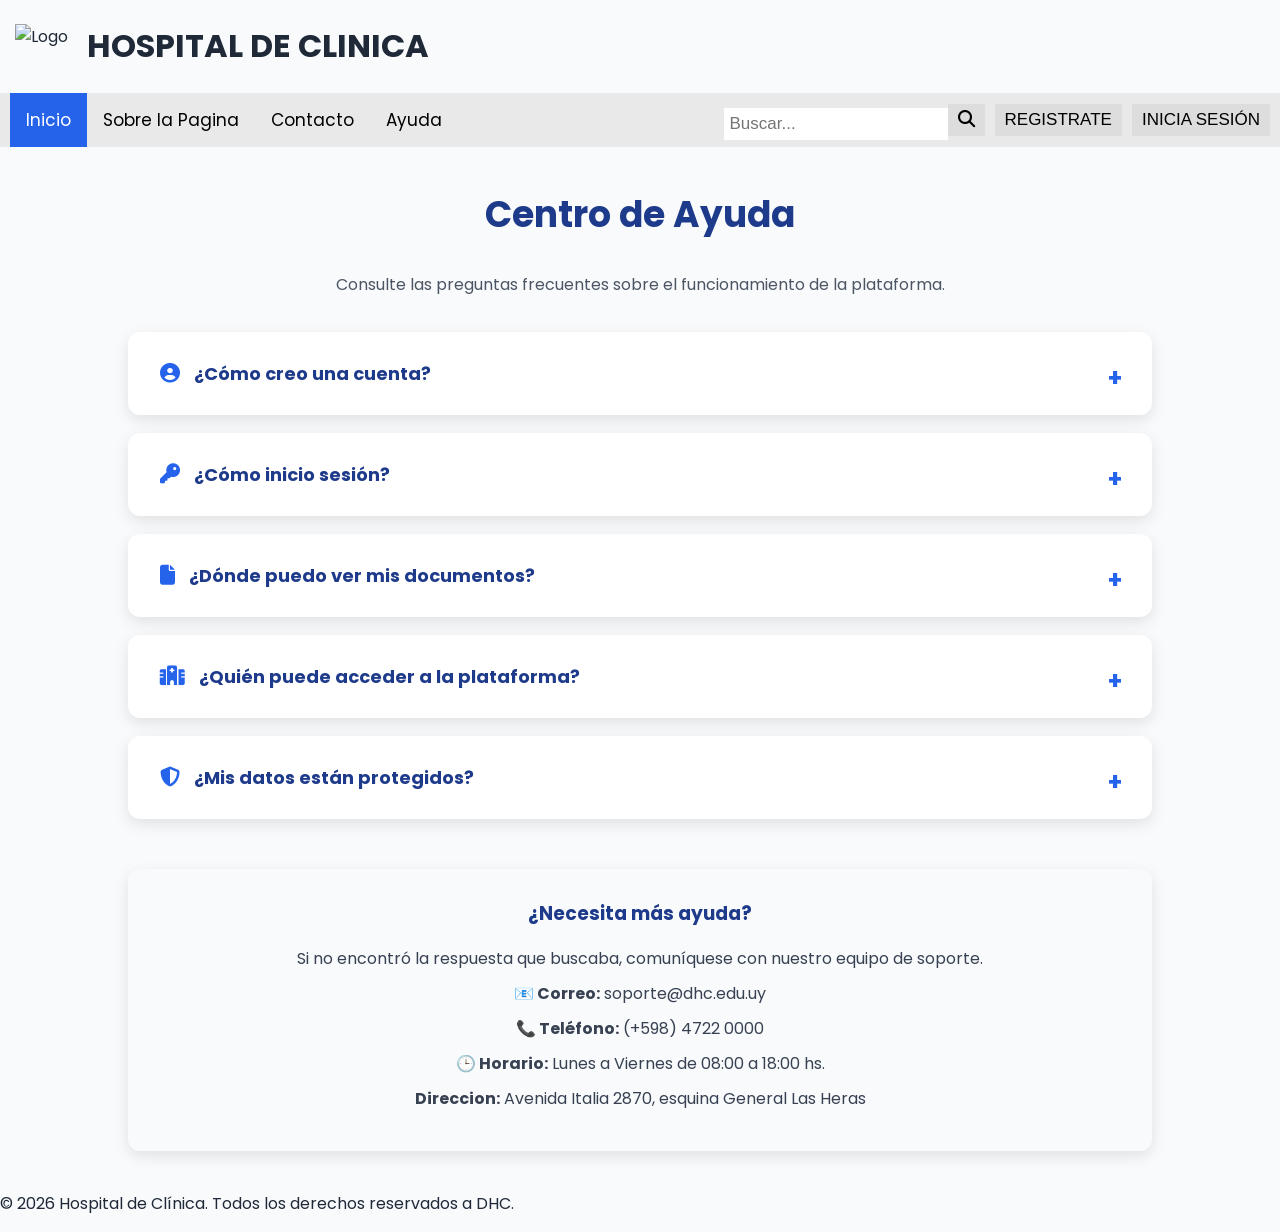
==== ayuda.html @ 4f6033a1 "html inicio" ====
<!DOCTYPE html>
<html lang="es">
<head>
    <meta charset="UTF-8">
    <meta name="viewport" content="width=device-width, initial-scale=1.0">
    <title>HOSPITAL DE CLINICA</title>
  <!-- Normalize CSS -->
<link rel="stylesheet" href="https://cdnjs.cloudflare.com/ajax/libs/normalize/8.0.1/normalize.min.css">

<!-- Google Fonts -->
<link rel="preconnect" href="https://fonts.googleapis.com">
<link rel="preconnect" href="https://fonts.gstatic.com" crossorigin>

<link href="https://fonts.googleapis.com/css2?family=Poppins:wght@300;400;500;600;700&display=swap" rel="stylesheet">

<!-- Font Awesome (iconos) -->
<link rel="stylesheet" href="https://cdnjs.cloudflare.com/ajax/libs/font-awesome/6.7.2/css/all.min.css">
<link rel="stylesheet" href="css/style.css">
</head>
<body>
    <header>
        
    <div class="encabezado">
        <img src="/prueba/img/LOGO PROYECTO DHC.png" alt="Logo" class="logo">
        <h1>HOSPITAL DE CLINICA</h1>
    </div>
       <div class="topnav">

    <div class="nav-links">
        <a class="active" href="index.html">Inicio</a>
        <a href="sobre_la_pagina.html">Sobre la Pagina</a>
        <a href="contacto.html">Contacto</a>
        <a href="ayuda.html">Ayuda</a>
    </div>

    <div class="search-container">

        <form action="/action_page.php">
            <input type="text" placeholder="Buscar..." name="search">
            <button type="submit">
                <i class="fa fa-search"></i>
            </button>
        </form>

        <button class="button button2">REGISTRATE</button>
        <button class="button button2">INICIA SESIÓN</button>

    </div>

</div>
<section class="ayuda">

    <h2>Centro de Ayuda</h2>

    <p class="introduccion">
        Consulte las preguntas frecuentes sobre el funcionamiento de la plataforma.
    </p>

    <details>
    <summary>
        <i class="fa-solid fa-circle-user"></i>
        ¿Cómo creo una cuenta?
    </summary>

    <p>
        Para crear una cuenta, seleccione la opción <strong>"Registrarse"</strong>
        en la página principal y complete los datos solicitados.
    </p>
</details>

    <details>
        <summary>
            <i class="fa-solid fa-key"></i> 
            ¿Cómo inicio sesión?
        </summary>
        <p>
            Ingrese su usuario y contraseña en la sección
            <strong>"Iniciar sesión"</strong>.
            Si olvidó su contraseña, utilice la opción
            <strong>"Recuperar contraseña"</strong>.
        </p>
    </details>

    <details>
        <summary>
            <i class="fa-solid fa-file"></i> 
            ¿Dónde puedo ver mis documentos?
        </summary>
        <p>
            Una vez iniciada la sesión, ingrese a
            <strong>"Mis documentos"</strong>.
            Allí encontrará recetas, resultados de estudios y demás
            documentación digital.
        </p>
    </details>

    <details>
        <summary>
            <i class="fa-solid fa-hospital"></i> 
             ¿Quién puede acceder a la plataforma?
            </summary>
        <p>
            La plataforma puede ser utilizada por pacientes y funcionarios
            autorizados del Hospital de Clínicas, cada uno con los permisos
            correspondientes a su perfil.
        </p>
    </details>

    <details>
        <summary>
            <i class="fa-solid fa-shield-halved"></i> 
            ¿Mis datos están protegidos?
        </summary>
        <p>
            Sí. Toda la información es tratada de forma confidencial y solo
            puede ser consultada por usuarios autorizados.
        </p>
    </details>

    <div class="contacto-ayuda">

        <h3>¿Necesita más ayuda?</h3>

        <p>
            Si no encontró la respuesta que buscaba, comuníquese con nuestro
            equipo de soporte.
        </p>

        <p><strong>📧 Correo:</strong> soporte@dhc.edu.uy</p>

        <p><strong>📞 Teléfono:</strong> (+598) 4722 0000</p>

        <p><strong>🕒 Horario:</strong> Lunes a Viernes de 08:00 a 18:00 hs.</p>

     <p><strong>    Direccion:</strong> Avenida Italia 2870, esquina General Las Heras </p>
    </div>
    
    </div>

</section>
<footer>

    <p>&copy; 2026 Hospital de Clínica. Todos los derechos reservados a DHC.</p>

</footer>

</body>

</html>
---- css/style.css ----
:root{
    --azul-principal: #2563EB;
    --azul-oscuro: #1E3A8A;
    --gris-claro: #F8FAFC;
    --gris: #E5E7EB;
    --texto: #1F2937;
    --blanco: #FFFFFF;
    
}
* {box-sizing: border-box;}
.encabezado{
    display:flex;
    align-items:center;
    gap:15px;
    padding:1px 15px;
}
body{
    margin: 0;
    font-family: "Poppins", sans-serif;
    background: var(--gris-claro);
    color: var(--texto);
}

.topnav{
    display:flex;
    justify-content:space-between;
    align-items:center;
    background-color:#e9e9e9;
    padding:0 10px;
}

.topnav a {
  float: left;
  display: block;
  color: black;
  text-align: center;
  padding: 14px 16px;
  text-decoration: none;
  font-size: 17px;
}

.topnav a:hover {
  background-color: #ddd;
  color: black;
}

.topnav a.active {
  background-color: var(--azul-principal);
  color: var(--blanco);
}

.topnav .search-container{
    display:flex;
    align-items:center;
    gap:10px;
}

.topnav input[type=text] {
  padding: 6px;
  margin-top: 8px;
  font-size: 17px;
  border: none;
}

.topnav .search-container button{
    padding:6px 10px;
    background:#ddd;
    font-size:17px;
    border:none;
    cursor:pointer;
}

.topnav .search-container button:hover {
  background: #ccc;
}

@media screen and (max-width: 600px) {
  .topnav .search-container {
    float: none;
  }
  .topnav a, .topnav input[type=text], .topnav .search-container button {
    float: none;
    display: block;
    text-align: left;
    width: 100%;
    margin: 0;
    padding: 14px;
  }
  .topnav input[type=text] {
    border: 1px solid #ccc;  
  }
}
.logo{
    width:57px;
    height:45px;
}

/* Sección principal */

.hero{
    display: flex;
    justify-content: space-between;
    align-items: center;
    padding: 60px 8%;
}

.hero-texto{
    width: 50%;
}

.hero-texto h1{
    font-size: 48px;
    color: #1E3A8A;
}

.hero-texto p{
    font-size: 18px;
    color: #1F2937;
    line-height: 1.6;
    margin: 25px 0;
}
/* Botón de información */
.boton-info{
    display: inline-block;
    margin-top: 20px;
    padding: 12px 24px;
    background-color: var(--azul-principal);
    color: var(--blanco);
    text-decoration: none;
    border-radius: 8px;
    font-size: 16px;
    font-weight: bold;
    transition: 0.3s;
}

.boton-info:hover{
    background-color: var(--azul-oscuro);
}
.hero-imagen{
    width: 55%;
    display: flex;
    justify-content: center;
}

.hero-imagen img{
    width: 100%;
    max-width: 500px;
    height: auto;

    border-radius: 25px;

    box-shadow: 0 10px 25px rgba(0,0,0,.15);
}
.nav-links{
    display:flex;
    align-items:center;
}

.search-container form{
    display:flex;
    align-items:center;
}
details{
    margin-bottom:15px;
    border:1px solid #ccc;
    border-radius:8px;
    padding:10px;
}
/* Ayuda */
.ayuda{
    width: 80%;
    margin: 40px auto;
}

.ayuda h2{
    text-align: center;
    color: #1E3A8A;
    font-size: 36px;
}

.ayuda p.introduccion{
    text-align: center;
    color: #4B5563;
    margin-bottom: 35px;
}

.ayuda details{
    background: white;
    border: none;
    border-radius: 12px;
    margin-bottom: 18px;
    box-shadow: 0 5px 15px rgba(0,0,0,.10);
    overflow: hidden;
}

.ayuda details:hover{
    box-shadow: 0 8px 20px rgba(0,0,0,.18);
}

.ayuda summary{
    list-style: none;
    cursor: pointer;
    padding: 18px 22px;
    font-size: 18px;
    font-weight: bold;
    color: #1E3A8A;
    position: relative;
}

.ayuda summary::-webkit-details-marker{
    display: none;
}

.ayuda summary::after{
    content: "+";
    position: absolute;
    right: 20px;
    font-size: 24px;
    color: #2563EB;
}

.ayuda details[open] summary::after{
    content: "−";
}

.ayuda details p{
    margin: 0;
    padding: 0 22px 20px;
    color: #374151;
    line-height: 1.6;
}
.contacto-ayuda{
    margin-top:50px;
    background:#F8FAFC;
    border-radius:12px;
    padding:30px;
    text-align:center;
    box-shadow:0 5px 15px rgba(0,0,0,.10);
}

.contacto-ayuda h3{
    color:#1E3A8A;
    margin-top:0;
}

.contacto-ayuda p{
    margin:10px 0;
    color:#374151;
}
.ayuda summary i{
    margin-right:10px;
    color: var(--azul-principal);
    font-size:20px;
}


/* Contacto */

.pagina-formulario{
    font-family: Arial, Helvetica, sans-serif;
}

.contenedor-formulario{
    width: 100%;
    min-height: 100vh;

    display: flex;
    justify-content: center;
    align-items: center;

    padding: 20px;

    background: linear-gradient(135deg, #fbfbfc, #ffffff);
}

.formulario-contacto{
    background: white;
    width: 450px;
    padding: 35px;
    border-radius: 12px;
    box-shadow: 0 10px 25px rgba(0,0,0,0.2);
}

.formulario-contacto h2{
    text-align: center;
    color: var(--azul-oscuro);
    margin-bottom: 25px;
}

.formulario-contacto label{
    display: block;
    margin-top: 15px;
    margin-bottom: 8px;
    color: var(--azul-oscuro);
    font-weight: bold;
}

.formulario-contacto input,
.formulario-contacto textarea{
    width: 100%;
    padding: 12px;
    border: 2px solid #b7d6ff;
    border-radius: 8px;
    outline: none;
    font-size: 15px;
    transition: .3s;
}

.formulario-contacto input:focus,
.formulario-contacto textarea:focus{
     color: var(--azul-oscuro);
}

.formulario-contacto textarea{
    resize: none;
}

.formulario-contacto button{
    width: 100%;
    margin-top: 25px;
    padding: 13px;
    border: none;
    border-radius: 8px;
    background: #0d6efd;
    color: white;
    font-size: 16px;
    font-weight: bold;
    cursor: pointer;
    transition: .3s;
}

.formulario-contacto button:hover{
    background: #0a58ca;
}
/*sobre la pagina (moreira)*/
.sobre_la_pagina{
    width: 70%;
    margin: 30px auto;
}

.sobre_la_pagina details{
    background: white;
    border: 1px solid #ddd;
    border-radius: 8px;
    margin-bottom: 12px;
}

.sobre_la_pagina summary{
    list-style: none;
    cursor: pointer;
    padding: 15px;
    font-size: 22px;
    font-weight: bold;
    color: #1E3A8A;
    text-align: center;
    position: relative;
}
.sobre_la_pagina summary::-webkit-details-marker{
    display: none;
}

.sobre_la_pagina summary::before{
    content: "+";
    position: absolute;
    left: 15px;
    top: 50%;
    transform: translateY(-50%);
    font-size: 22px;
    color: #2563EB;
}

.sobre_la_pagina details[open] summary::before{
    content: "−";
}

.sobre_la_pagina details p{
    padding: 0 16px 12px;
    margin: 0;
    font-size: 17px;
    line-height: 1.0; /*posible problema*/
}
.sobre_la_pagina summary h3{
    margin: 0px;
    font-size: 22px;
}



/*inicio de sesion*/
.login{
    width: 400px;
    margin: auto;
    padding: 35px;
    background-color: var(--blanco);
    border-radius: 15px;
    box-shadow: 0 8px 20px rgba(0,0,0,.12);
}

.login h2{
    text-align: center;
    color: var(--azul-oscuro);
    margin-bottom: 10px;
}

.texto-login{
    text-align: center;
    margin-bottom: 25px;
    color: var(--texto);
}

.login label{
    display: block;
    margin-bottom: 8px;
    font-weight: 500;
}

.login input{
    width: 100%;
    padding: 10px;
    border: 1px solid #ccc;
    border-radius: 8px;
    margin-bottom: 20px;
}

.login button{
    width: 100%;
    padding: 12px;
    background-color: var(--azul-principal);
    color: white;
    border: none;
    border-radius: 8px;
    cursor: pointer;
    font-size: 16px;
}

.login button:hover{
    background-color: var(--azul-oscuro);
}

.login p{
    text-align: center;
    margin-top: 15px;
}
/*REGISTRO */

.registro{
    max-width: 900px;
    margin: auto;
    padding: 35px;
    background-color: white;
    border-radius: 15px;
    box-shadow: 0 8px 20px rgba(0,0,0,.12);
}

.registro h2{
    text-align: center;
    color: var(--azul-oscuro);
    margin-bottom: 10px;
}

.form-registro{
    display: flex;
    flex-direction: column;
    gap: 20px;
}

.fila{
    display: flex;
    gap: 25px;
}

.campo{
    flex: 1;
    display: flex;
    flex-direction: column;
}

.campo label{
    margin-bottom: 8px;
    font-weight: 500;
}

.campo input{
    padding: 12px;
    border: 1px solid #CBD5E1;
    border-radius: 8px;
    font-size: 16px;
}

.form-registro button{
    margin-top: 20px;
}
.icono-login{
    font-size: 60px;
    color: var(--azul-principal);
    display: block;
    text-align: center;
    margin-bottom: 20px;
}


/* PANEL_PRINCIPAL */
.titulo-panel{
    color: var(--azul-oscuro);
    margin-bottom: 10px;
}

.subtitulo-panel{
    color: #6B7280;
    margin-bottom: 30px;
}

.perfil-contenedor{
    display:flex;
    min-height:100vh;
}

.menu-lateral{
    width:250px;
    background:#1E3A8A;
    padding:25px;
    display:flex;
    flex-direction:column;
}

.menu-lateral h3{
    color:white;
    margin-bottom:20px;
}

.menu-lateral > a {
    color: white;
    text-decoration: none;
    padding: 12px;
    border-radius: 8px;
    margin-bottom: 8px;
    transition: .3s;
}

.menu-lateral a:hover{
    background:#2563EB;
}

.contenido{
    flex:1;
    padding:15px 40px;
}


.tarjeta h3{ 
    color:#1E3A8A;
    
}
.panel-opciones{
    display:flex;
    flex-wrap:wrap;
    gap:25px;
}

.opcion{
    width:280px;
    background:white;
    border-radius:12px;
    padding:25px;
    box-shadow:0 4px 12px rgba(0,0,0,.12);
    transition:.3s;
}
.opcion:hover{
    transform:translateY(-5px);
}

.opcion i{
    font-size:40px;
    color:var(--azul-principal);
    margin-bottom:15px;
}

.opcion h3{
    color:var(--azul-oscuro);
}

.opcion p{
    color:#4B5563;
}

.resumen {
    display: grid;
    grid-template-columns: repeat(4, 1fr);
    gap: 25px;
    margin-top: 35px;
}

.resumen-card{
    flex:1;
    background:var(--blanco);
    padding:25px;
    border-radius:12px;
    box-shadow:0 4px 12px rgba(0,0,0,.12);
    display:flex;
    align-items:center;
    gap:20px;
}

.resumen-card i{
    font-size:40px;
    color:var(--azul-principal);
}

.resumen-card h3{
    margin:0;
    font-size:28px;
    color:var(--azul-oscuro);
}

.resumen-card p{
    margin:5px 0 0;
    color:#4B5563;
}
.panel-fila {
    display: grid;
    grid-template-columns: 1fr 1fr;
    gap: 25px;
    margin-top: 25px;
}

.panel-fila-inferior {
    display: grid;
    grid-template-columns: 1fr 1.5fr;
    gap: 25px;
    margin-top: 25px;
}

.panel-contenedor {
    background: var(--blanco);
    border-radius: 12px;
    padding: 25px;
    box-shadow: 0 4px 12px rgba(0,0,0,.12);
}

.panel-titulo {
    display: flex;
    align-items: center;
    gap: 10px;
    margin-bottom: 20px;
}

.panel-titulo i {
    color: var(--azul-principal);
    font-size: 18px;
}

.panel-titulo h2 {
    margin: 0;
    color: var(--azul-oscuro);
    font-size: 18px;
}


/* =========================
   TABLAS DEL PANEL
========================= */

.tabla-scroll {
    width: 100%;
    overflow-x: auto;
}

.tabla-panel {
    width: 100%;
    margin-top: 0;
    border-collapse: collapse;
}

.tabla-panel th,
.tabla-panel td {
    padding: 12px;
    text-align: left;
}

.tabla-panel th {
    background: #EFF6FF;
    color: var(--azul-oscuro);
}

.tabla-panel td {
    border-bottom: 1px solid var(--gris);
    color: #4B5563;
}


/* =========================
   ESTADOS
========================= */

.estado {
    display: inline-block;
    padding: 5px 9px;
    border-radius: 20px;
    font-size: 11px;
    font-weight: 600;
}

.estado-finalizada,
.estado-disponible {
    background: #E6F7EE;
    color: #16834B;
}

.estado-pendiente,
.estado-en-uso {
    background: #FFF4D6;
    color: #A36B00;
}

.estado-programada {
    background: #EFF6FF;
    color: var(--azul-principal);
}


/* =========================
   EMERGENCIAS
========================= */

.emergencias {
    display: flex;
    gap: 20px;
}

.dato-emergencia {
    flex: 1;
    padding: 20px;
    background: #FFF6F5;
    border-radius: 10px;
    border: 1px solid #F5DDDD;
}

.dato-emergencia strong {
    display: block;
    color: #C0392B;
    font-size: 28px;
}

.dato-emergencia span {
    color: #6B7280;
    font-size: 13px;
}


/* =========================
   TURNOS
========================= */

.turnos {
    display: flex;
    flex-direction: column;
}

.turno {
    display: grid;
    grid-template-columns: 70px 1fr 120px;
    align-items: center;
    padding: 12px 5px;
    border-bottom: 1px solid var(--gris);
}

.turno:last-child {
    border-bottom: none;
}

.turno strong {
    color: var(--azul-principal);
}

.turno span {
    color: #4B5563;
}

.turno small {
    color: #6B7280;
}


/* =========================
   RESPONSIVE
========================= */

@media (max-width: 1000px) {

    .resumen {
        grid-template-columns: repeat(2, 1fr);
    }

    .panel-fila,
    .panel-fila-inferior {
        grid-template-columns: 1fr;
    }
}

@media (max-width: 600px) {

    .resumen {
        grid-template-columns: 1fr;
    }

    .panel-fila,
    .panel-fila-inferior {
        grid-template-columns: 1fr;
    }

    .panel-contenedor {
        padding: 18px;
    }

    .emergencias {
        flex-direction: column;
    }

    .turno {
        grid-template-columns: 60px 1fr;
    }

    .turno small {
        grid-column: 2;
    }
}

@media (max-width: 1000px) {
    .resumen {
        grid-template-columns: repeat(2, 1fr);
    }
}

@media (max-width: 600px) {
    .resumen {
        grid-template-columns: 1fr;
    }
}

/* TRANSPORTE */
.transporte{
    max-width: 1000px;
    margin: auto;
}

.transporte h2{
    text-align: center;
    color: var(--azul-oscuro);
    margin-bottom: 10px;
}

.texto-transporte{
    text-align: center;
    color: var(--texto);
    margin-bottom: 30px;
}

.tarjeta{
    background: var(--blanco);
    padding: 30px;
    border-radius: 15px;
    box-shadow: 0 8px 20px rgba(0,0,0,.12);
}

.form-transporte{
    display: flex;
    flex-direction: column;
    gap: 20px;
}

.fila{
    display: flex;
    gap: 25px;
}

.campo{
    flex: 1;
    display: flex;
    flex-direction: column;
}

.campo label{
    margin-bottom: 8px;
    font-weight: 500;
}

.campo input,
.campo select,
.campo textarea{
    padding: 12px;
    border: 1px solid #CBD5E1;
    border-radius: 8px;
    font-size: 16px;
    font-family: inherit;
}

.campo textarea{
    resize: vertical;
    min-height: 100px;
}

.form-transporte button{
    width: 220px;
    padding: 12px;
    background: var(--azul-principal);
    color: var(--blanco);
    border: none;
    border-radius: 8px;
    font-size: 16px;
    cursor: pointer;
    transition: .3s;
}

.form-transporte button:hover{
    background: var(--azul-oscuro);
}

/* Tabla */

table{
    width:100%;
    border-collapse:collapse;
    margin-top:30px;
}

th,
td{
    padding:12px;
    border-bottom:1px solid #ddd;
    text-align:left;
}

th{
    background:#EFF6FF;
    color:var(--azul-oscuro);
}
/* SUBMENÚ PARA AMBULANCIAS */

.menu-desplegable {
    margin-bottom: 8px;
}


/* Botón principal: Ambulancias */

.menu-desplegable summary {
    color: white;
    padding: 12px;
    border-radius: 8px;
    cursor: pointer;

    display: flex;
    align-items: center;
    gap: 10px;

    list-style: none;
}


/* Quita la flecha que pone el navegador */

.menu-desplegable summary::-webkit-details-marker {
    display: none;
}


/* Efecto al pasar el mouse */

.menu-desplegable summary:hover {
    background:#2563EB;
}


/* Submenú */

.submenu {
    display: flex;
    flex-direction: column;
    margin-left: 20px;
    margin-top: 5px;
}


/* Enlaces del submenú */

.submenu a {
    color: white;
    text-decoration: none;
    padding: 10px;
    border-radius: 8px;

    display: flex;
    align-items: center;
    gap: 10px;

    font-size: 14px;
}


/* Efecto al pasar el mouse */

.submenu a:hover {
    
    background-color: #172f70;
}


/* Tamaño de los iconos del submenú */

.submenu i {
    font-size: 13px;
}
/* Quita el borde del menú desplegable */
.menu-desplegable {
    border: none;
}
.menu-desplegable {
    margin: 0 0 8px 0;
    padding: 0;
    border: none;
}

.menu-desplegable summary {
    margin: 0;
    padding: 12px;
}
/* ACCIONES DE TABLAS */

.acciones .eliminar {
    background: rgb(248, 248, 248);
    border: none;
    cursor: pointer;
    font-size: 30px;
}

.acciones .editar {
    background: rgb(250, 250, 250);
    border: none;
    cursor: pointer;
    font-size: 30px;
}

.acciones .editar:hover {
    background: rgb(100, 100, 252);
    border-radius: 5px;
}

.acciones .eliminar:hover {
    background: rgb(247, 101, 91);
    border-radius: 5px;
}


/* TABLA GRANDE */
table.big-table {
    width: 100%;
    max-width: 1000px;
    border-collapse: collapse;
    font-size: 18px;
    background: var(--blanco);
}

table.big-table th,
table.big-table td {
    border: 1px solid var(--gris);
    padding: 20px;
    text-align: center;
}

table.big-table thead tr {
    background: var(--azul-oscuro);
    color: var(--blanco);
}

table.big-table tbody tr:hover {
    background: #EFF6FF;
}

/* =========================
   AGREGAR AMBULANCIA
========================= */

.titulo-ambulancias {
    display: flex;
    justify-content: space-between;
    align-items: center;
    margin-bottom: 25px;
}

.titulo-ambulancias h1 {
    margin: 0;
    color: var(--azul-oscuro);
}


/* Botón + */

.agregar-unidad {
    position: relative;
}

.agregar-unidad summary {
    list-style: none;
    width: 45px;
    height: 45px;

    display: flex;
    align-items: center;
    justify-content: center;

    background: var(--azul-principal);
    color: var(--blanco);

    border-radius: 8px;

    font-size: 30px;
    font-weight: 500;

    cursor: pointer;
}

.agregar-unidad summary::-webkit-details-marker {
    display: none;
}

.agregar-unidad summary:hover {
    background: var(--azul-oscuro);
}


/* Formulario desplegable */

.formulario-unidad {
    position: absolute;
    right: 0;
    top: 55px;

    width: 400px;

    background: var(--blanco);

    padding: 25px;

    border-radius: 12px;

    box-shadow: 0 8px 20px rgba(0,0,0,.15);

    z-index: 20;
}

.formulario-unidad h3 {
    margin-top: 0;
    margin-bottom: 20px;
    color: var(--azul-oscuro);
}


/* Campos */

.formulario-unidad form {
    display: flex;
    flex-direction: column;
    gap: 15px;
}

.formulario-unidad label {
    display: block;
    margin-bottom: 6px;

    color: var(--azul-oscuro);
    font-weight: 500;
}

.formulario-unidad input,
.formulario-unidad select {
    width: 100%;

    padding: 10px;

    border: 1px solid #CBD5E1;
    border-radius: 7px;

    font-family: inherit;
    font-size: 14px;
}


/* Botones */

.botones-unidad {
    display: flex;
    justify-content: flex-end;
    gap: 10px;

    margin-top: 5px;
}

.botones-unidad button {
    padding: 10px 15px;

    border: none;
    border-radius: 7px;

    cursor: pointer;
}

.boton-cancelar {
    background: var(--gris);
    color: var(--texto);
}

.boton-agregar {
    background: var(--azul-principal);
    color: var(--blanco);
}

.boton-agregar:hover {
    background: var(--azul-oscuro);
}
/* BOTÓN AGREGAR AMBULANCIA */

.agregar-ambulancia {
    background-color: #1E3A8A;
    color: white;
    border: none;
    padding: 10px 20px;
    font-size: 16px;
    cursor: pointer;
    border-radius: 5px;
    transition: background-color 0.3s ease;
}

.agregar-ambulancia:hover {
    background-color: #2563EB;
}


/* ESTADOS DE AMBULANCIA */

.estado-servicio {
    background-color: #F9EEC1;
    padding: 5px 10px;
    border-radius: 10px;
    color: #9A6A00;
}

.estado-fuera-servicio {
    background-color: #F8D7D7;
    padding: 5px 10px;
    border-radius: 10px;
    color: #A52A2A;
     display: inline-block;
    white-space: nowrap;
}

.estado-disponible {
    background-color: #D0F0E3;
    padding: 5px 10px;
    border-radius: 10px;
    color: #176B4D;
}

/* =========================
   CONSULTAS MÉDICAS
   ========================= */

.consultas {
    max-width: 1000px;
    margin: 0 auto;
}

.consultas-titulo {
    display: flex;
    justify-content: space-between;
    align-items: center;
    margin-bottom: 10px;
}

.consultas-titulo h1 {
    color: var(--azul-oscuro);
}

.consultas-descripcion {
    color: #6B7280;
    margin-bottom: 20px;
}

.form-consulta {
    background: var(--blanco);
    padding: 25px;
    border-radius: 12px;
    box-shadow: 0 4px 12px rgba(0,0,0,.10);
}

.fila-consulta {
    display: flex;
    gap: 20px;
    margin-bottom: 18px;
}

.campo-consulta {
    flex: 1;
    display: flex;
    flex-direction: column;
}

.campo-consulta label {
    margin-bottom: 7px;
    font-weight: 500;
    color: var(--azul-oscuro);
}

.campo-consulta input,
.campo-consulta select,
.campo-consulta textarea {
    padding: 11px;
    border: 1px solid #CBD5E1;
    border-radius: 8px;
    font-family: inherit;
    font-size: 15px;
}

.campo-consulta textarea {
    min-height: 80px;
    resize: vertical;
}

.busqueda-paciente {
    position: relative;
}

.busqueda-paciente input {
    width: 100%;
    box-sizing: border-box;
    padding-right: 40px;
}

.busqueda-paciente i {
    position: absolute;
    right: 12px;
    top: 50%;
    transform: translateY(-50%);
    color: var(--azul-principal);
}

.botones-consulta {
    display: flex;
    justify-content: flex-end;
    gap: 10px;
    margin-top: 10px;
}

.botones-consulta button {
    padding: 10px 18px;
    border: none;
    border-radius: 8px;
    cursor: pointer;
}

.boton-limpiar {
    background: var(--gris);
    color: var(--texto);
}

.boton-guardar {
    background: var(--azul-principal);
    color: var(--blanco);
}

.boton-guardar:hover {
    background: var(--azul-oscuro);
}
/* ENCUESTAS */

.pregunta {
    margin-bottom: 25px;
}

.pregunta > label {
    display: block;
    margin-bottom: 12px;
    font-weight: 600;
    color: var(--azul-oscuro);
}

.opciones-encuesta {
    display: flex;
    flex-wrap: wrap;
    margin-top: 10px;
    gap: 10px;
}

.opciones-encuesta label {
    padding: 10px 15px;
    border: 1px solid var(--gris);
    border-radius: 8px;
    background: var(--blanco);
    cursor: pointer;
    display: flex;
    align-items: center;
    gap: 8px;
    font-weight: 400;
    transition: 0.3s;
}

.opciones-encuesta label:hover {
    background: #EFF6FF;
     border-color: #B7D6FF;
}

.opciones-encuesta input[type="radio"] {
    margin-right: 12px;
    accent-color: var(--azul-principal);
}

.boton-encuesta {
    display: inline-flex;
    align-items: center;
    gap: 10px;
    padding: 12px 24px;
    border: none;
    border-radius: 8px;
    background: var(--azul-principal);
    color: var(--blanco);
    font-size: 16px;
    font-weight: bold;
    cursor: pointer;
}

.boton-encuesta:hover {
    background: var(--azul-oscuro);
}

.resultados-encuesta {
    display: grid;
    grid-template-columns: repeat(auto-fit, minmax(150px, 1fr));
    gap: 20px;
    margin-top: 10px;
}

.resultado {
    background: var(--blanco);
    padding: 25px 20px;
    border-radius: 12px;
    border: 1px solid var(--gris);
    box-shadow: 0 4px 12px rgba(0,0,0,.03);
    text-align: center;
}

.resultado i {
    font-size: 38px;
    color: var(--azul-principal);
    margin-bottom: 12px;
}

.resultado h4 {
    margin: 5px 0;
    color: var(--azul-oscuro);
    font-size: 16px;
}

.resultado p {
    font-size: 28px;
    font-weight: 700;
    margin: 0;
    color: var(--texto);
}
.campo input {
    padding: 12px;
    border: 1px solid #CBD5E1;
    border-radius: 8px;
    font-size: 16px;
    font-family: inherit;
}

.campo input:focus {
    outline: none;
    border-color: var(--azul-principal);
}
/* =========================
   PACIENTES
========================= */

.fila-pacientes {
    display: flex;
    gap: 25px;
}

.campo-pacientes {
    flex: 1;
    display: flex;
    flex-direction: column;
}

.campo-pacientes label {
    margin-bottom: 8px;
    font-weight: 500;
}

.campo-pacientes input {
    padding: 12px;
    border: 1px solid #CBD5E1;
    border-radius: 8px;
    font-size: 16px;
    font-family: inherit;
}

.acciones-pacientes {
    white-space: nowrap;
}

.acciones-pacientes button {
    border: none;
    cursor: pointer;
    padding: 8px 10px;
    border-radius: 6px;
    margin: 2px;
}

.acciones-pacientes .editar {
    background-color: #EFF6FF;
    color: var(--azul-principal);
}

.acciones-pacientes .editar:hover {
    background-color: var(--azul-principal);
    color: var(--blanco);
}

.acciones-pacientes .eliminar {
    background-color: #FEE2E2;
    color: #B91C1C;
}

.acciones-pacientes .eliminar:hover {
    background-color: #DC2626;
    color: var(--blanco);
}
/* FORMULARIO DE MODIFICACIÓN */

.form-modificar {
    margin-top: 20px;
}

.campos-modificar {
    display: grid;
    grid-template-columns: 1fr 1fr;
    gap: 20px;
    margin-bottom: 20px;
}

.campos-modificar div {
    display: flex;
    flex-direction: column;
}

.campos-modificar label {
    margin-bottom: 8px;
    font-weight: 500;
    color: var(--texto);
}

.campos-modificar input {
    padding: 12px;
    border: 1px solid var(--gris);
    border-radius: 8px;
    font-family: 'Poppins', sans-serif;
    font-size: 14px;
    background-color: var(--blanco);
}

.campos-modificar input:focus {
    outline: none;
    border-color: var(--azul-principal);
}

.boton-guardar-modificacion {
    background-color: var(--azul-principal);
    color: var(--blanco);
    border: none;
    padding: 12px 20px;
    border-radius: 8px;
    font-family: 'Poppins', sans-serif;
    font-size: 14px;
    cursor: pointer;
}

.boton-guardar-modificacion:hover {
    background-color: var(--azul-oscuro);
}
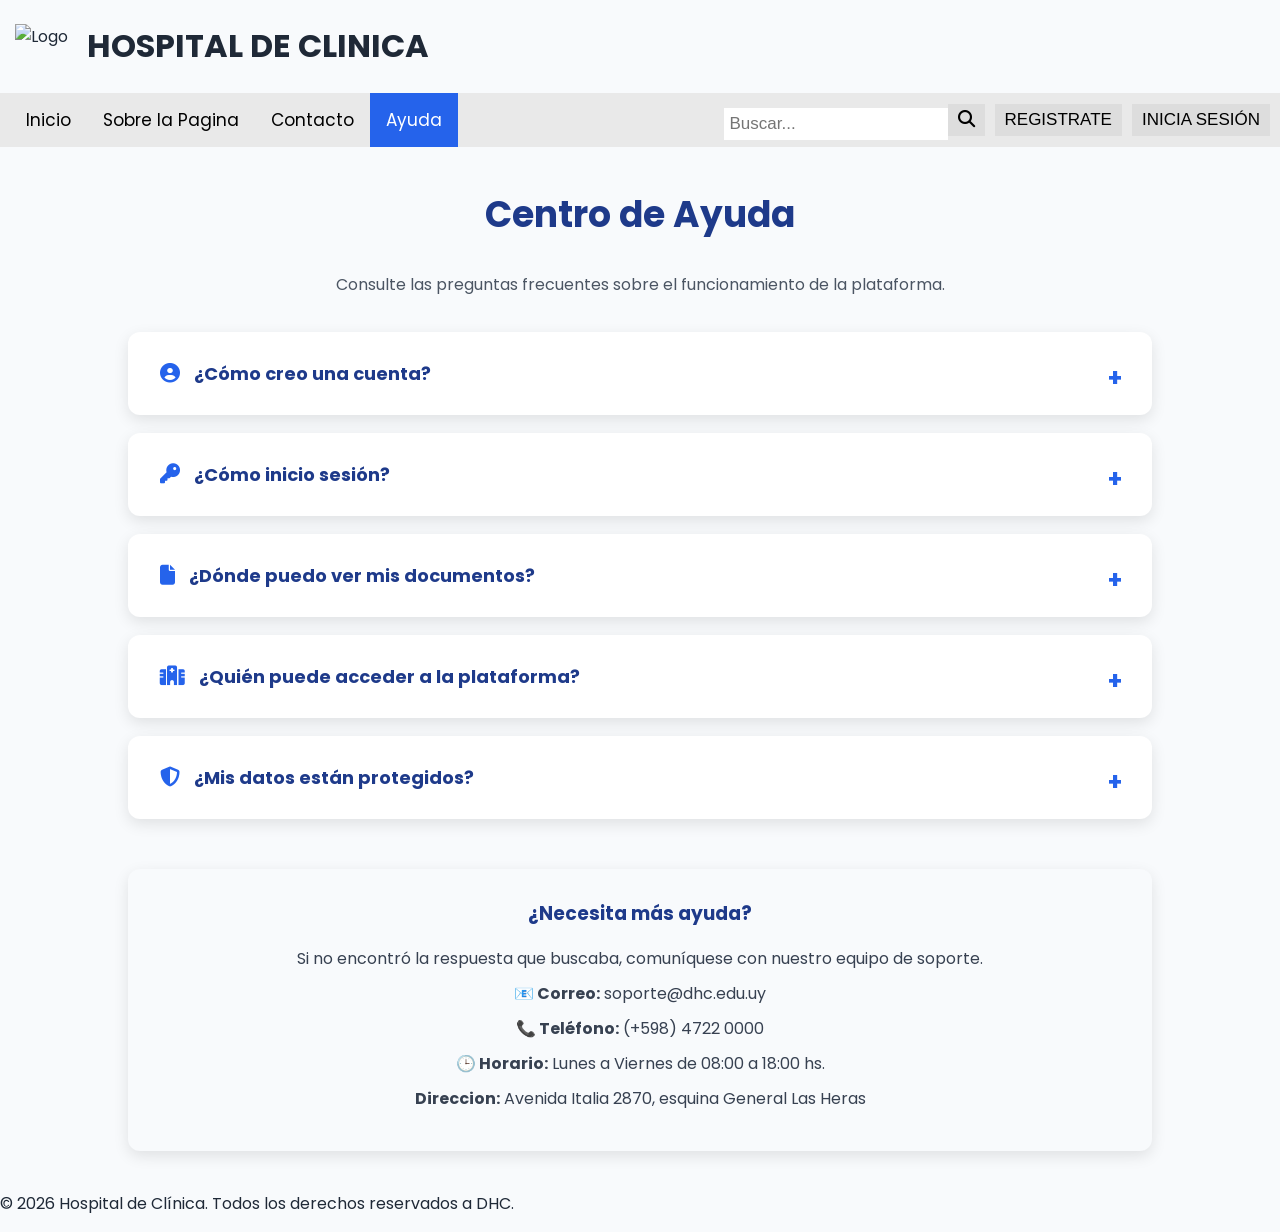
==== commit dd1436fb: "documentacion,ambulancias" ====
--- a/ayuda.html
+++ b/ayuda.html
@@ -27,10 +27,10 @@
        <div class="topnav">
 
     <div class="nav-links">
-        <a class="active" href="index.html">Inicio</a>
+        <a href="index.html">Inicio</a>
         <a href="sobre_la_pagina.html">Sobre la Pagina</a>
         <a href="contacto.html">Contacto</a>
-        <a href="ayuda.html">Ayuda</a>
+        <a class="active" href="ayuda.html">Ayuda</a>
     </div>
 
     <div class="search-container">
--- a/css/style.css
+++ b/css/style.css
@@ -1589,3 +1589,408 @@
     background-color: var(--azul-oscuro);
 }
 
+/* =========================================
+   TRASLADOS SEPARADOS
+========================================= */
+
+.lista-traslados {
+    display: flex;
+    flex-direction: column;
+    gap: 25px;
+}
+
+
+/* TARJETA DE CADA TRASLADO */
+
+.tarjeta-traslado {
+    background-color: var(--blanco);
+    border: 1px solid var(--gris);
+    border-radius: 12px;
+    padding: 25px;
+    box-shadow: 0 3px 10px rgba(0, 0, 0, 0.06);
+}
+
+
+/* ENCABEZADO DEL TRASLADO */
+
+.encabezado-traslado {
+    display: flex;
+    justify-content: space-between;
+    align-items: center;
+
+    padding-bottom: 18px;
+    margin-bottom: 20px;
+
+    border-bottom: 2px solid var(--gris);
+}
+
+
+.encabezado-traslado strong {
+    font-size: 20px;
+    color: var(--azul-oscuro);
+}
+
+
+.tipo-traslado {
+    margin-left: 12px;
+
+    padding: 5px 10px;
+
+    border-radius: 6px;
+
+    background-color: #EFF6FF;
+    color: var(--azul-principal);
+
+    font-size: 13px;
+}
+
+
+/* INFORMACIÓN DEL TRASLADO */
+
+.informacion-traslado {
+    display: grid;
+    grid-template-columns: repeat(2, 1fr);
+
+    gap: 18px 30px;
+}
+
+
+.dato-traslado {
+    display: flex;
+    align-items: flex-start;
+
+    gap: 12px;
+}
+
+
+.dato-traslado > i {
+    color: var(--azul-principal);
+
+    font-size: 18px;
+
+    margin-top: 3px;
+}
+
+
+.dato-traslado strong {
+    display: block;
+
+    color: var(--texto);
+
+    font-size: 14px;
+
+    margin-bottom: 3px;
+}
+
+
+.dato-traslado p {
+    margin: 0;
+
+    color: #4B5563;
+
+    font-size: 14px;
+}
+
+
+/* ACCIONES DEL TRASLADO */
+
+.acciones-traslado {
+    display: flex;
+    justify-content: flex-end;
+
+    gap: 10px;
+
+    margin-top: 22px;
+    padding-top: 18px;
+
+    border-top: 1px solid var(--gris);
+}
+
+
+.acciones-traslado button {
+    border: none;
+    cursor: pointer;
+
+    padding: 8px 12px;
+
+    border-radius: 6px;
+
+    font-family: inherit;
+}
+
+
+.acciones-traslado .editar {
+    background-color: #EFF6FF;
+    color: var(--azul-principal);
+}
+
+
+.acciones-traslado .editar:hover {
+    background-color: var(--azul-principal);
+    color: var(--blanco);
+}
+
+
+.acciones-traslado .eliminar {
+    background-color: #FEE2E2;
+    color: #B91C1C;
+}
+
+
+.acciones-traslado .eliminar:hover {
+    background-color: #DC2626;
+    color: var(--blanco);
+}
+
+
+/* ESTADOS DEL TRASLADO */
+
+.estado-traslado {
+    padding: 6px 12px;
+
+    border-radius: 20px;
+
+    font-size: 13px;
+
+    font-weight: 600;
+}
+
+
+.estado-curso {
+    background-color: #DBEAFE;
+    color: #1D4ED8;
+}
+
+
+.estado-destino {
+    background-color: #FEF3C7;
+    color: #92400E;
+}
+
+
+.estado-finalizado {
+    background-color: #DCFCE7;
+    color: #166534;
+}
+
+
+/* PANTALLAS PEQUEÑAS */
+
+@media (max-width: 768px) {
+
+    .informacion-traslado {
+        grid-template-columns: 1fr;
+    }
+
+
+    .encabezado-traslado {
+        align-items: flex-start;
+
+        gap: 10px;
+
+        flex-direction: column;
+    }
+
+}
+/* DOCUMENTACIÓN */
+
+.pagina-documentacion .campo-pacientes {
+    min-width: 0;
+}
+
+.pagina-documentacion select {
+    width: 100%;
+    padding: 12px;
+    border: 1px solid #CBD5E1;
+    border-radius: 8px;
+    background: var(--blanco);
+    font: inherit;
+}
+
+.pagina-documentacion .boton-agendar {
+    padding: 12px 18px;
+    border: none;
+    border-radius: 8px;
+    background: var(--azul-principal);
+    color: var(--blanco);
+    font: inherit;
+    cursor: pointer;
+}
+
+.pagina-documentacion .boton-agendar:hover {
+    background: var(--azul-oscuro);
+}
+
+/* Bloque de abajo más angosto */
+
+.espacios-documentacion {
+    width: 85%;
+    max-width: 850px;
+    margin: 25px auto 0;
+    scroll-margin-top: 15px;
+}
+
+/* Buscador */
+
+.busqueda-documentacion {
+    margin-bottom: 25px;
+}
+
+.botones-busqueda-documentacion {
+    display: flex;
+    flex-wrap: wrap;
+    gap: 10px;
+    margin-top: 18px;
+}
+
+/* Lista de espacios */
+
+.lista-documentacion {
+    display: flex;
+    flex-direction: column;
+    gap: 20px;
+}
+
+.tarjeta-documentacion {
+    margin: 0;
+    padding: 20px;
+    border: 1px solid var(--gris);
+    border-left: 5px solid var(--azul-principal);
+    border-radius: 12px;
+    background: var(--gris-claro);
+    box-shadow: 0 3px 10px rgba(0, 0, 0, 0.08);
+    scroll-margin-top: 15px;
+}
+
+/* Nombre visible con la tarjeta cerrada */
+
+.tarjeta-documentacion > summary {
+    cursor: pointer;
+    color: var(--azul-oscuro);
+    font-size: 16px;
+    font-weight: 600;
+    list-style-position: inside;
+    white-space: nowrap;
+    overflow: hidden;
+    text-overflow: ellipsis;
+}
+
+.tarjeta-documentacion[open] > summary {
+    margin-bottom: 20px;
+}
+
+/* Encabezado */
+
+.encabezado-documentacion {
+    display: flex;
+    flex-wrap: wrap;
+    align-items: center;
+    justify-content: space-between;
+    gap: 10px;
+    padding-bottom: 12px;
+    margin-bottom: 15px;
+    border-bottom: 1px solid var(--gris);
+}
+
+.encabezado-documentacion strong {
+    color: var(--azul-oscuro);
+    font-size: 18px;
+}
+
+.tipo-documentacion,
+.estado-documentacion {
+    display: inline-block;
+    padding: 5px 8px;
+    border-radius: 6px;
+    background: #EFF6FF;
+    color: var(--azul-principal);
+    font-size: 13px;
+}
+
+/* Datos */
+
+.informacion-documentacion {
+    display: grid;
+    grid-template-columns: repeat(2, minmax(0, 1fr));
+    gap: 18px;
+}
+
+.dato-documentacion {
+    display: flex;
+    gap: 10px;
+    overflow-wrap: anywhere;
+}
+
+.dato-documentacion > i {
+    color: var(--azul-principal);
+    margin-top: 3px;
+}
+
+.dato-documentacion strong {
+    font-size: 14px;
+}
+
+.dato-documentacion p {
+    margin: 5px 0 0;
+    font-size: 14px;
+}
+
+/* Botones */
+
+.acciones-documentacion {
+    display: flex;
+    align-items: center;
+    flex-wrap: wrap;
+    gap: 10px;
+    margin-top: 20px;
+    padding-top: 15px;
+    border-top: 1px solid var(--gris);
+}
+
+.acciones-documentacion button {
+    padding: 8px 12px;
+    border: none;
+    border-radius: 6px;
+    font: inherit;
+    cursor: pointer;
+}
+
+.acciones-documentacion .editar,
+.acciones-documentacion .ver-documentacion {
+    background: #EFF6FF;
+    color: var(--azul-principal);
+}
+
+.acciones-documentacion .editar:hover,
+.acciones-documentacion .ver-documentacion:hover {
+    background: var(--azul-principal);
+    color: var(--blanco);
+}
+
+/* Formulario para cambiar el médico */
+
+.form-medico-documentacion {
+    display: flex;
+    flex-direction: column;
+    align-items: flex-start;
+    gap: 10px;
+    width: 100%;
+}
+
+/* Pantallas pequeñas */
+
+@media (max-width: 768px) {
+
+    .espacios-documentacion {
+        width: 100%;
+    }
+
+    .pagina-documentacion .fila-pacientes {
+        flex-direction: column;
+    }
+
+    .informacion-documentacion {
+        grid-template-columns: 1fr;
+    }
+
+}
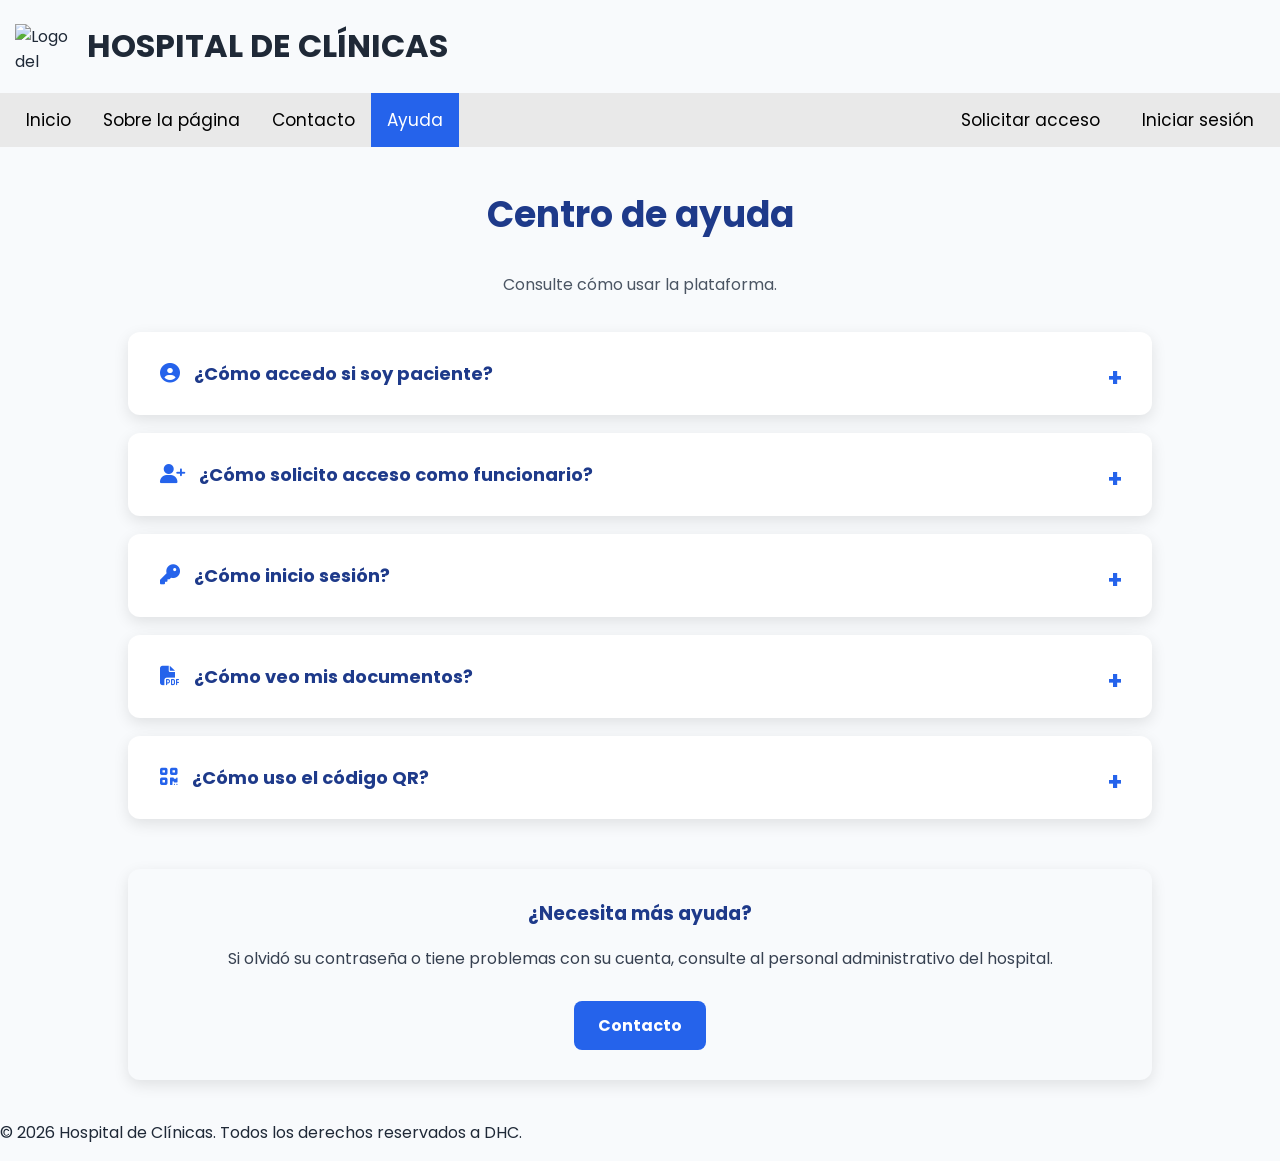
==== commit c4484492: "varias cosas" ====
--- a/ayuda.html
+++ b/ayuda.html
@@ -3,147 +3,120 @@
 <head>
     <meta charset="UTF-8">
     <meta name="viewport" content="width=device-width, initial-scale=1.0">
-    <title>HOSPITAL DE CLINICA</title>
-  <!-- Normalize CSS -->
-<link rel="stylesheet" href="https://cdnjs.cloudflare.com/ajax/libs/normalize/8.0.1/normalize.min.css">
+    <title>Ayuda | Hospital de Clínicas</title>
 
-<!-- Google Fonts -->
-<link rel="preconnect" href="https://fonts.googleapis.com">
-<link rel="preconnect" href="https://fonts.gstatic.com" crossorigin>
+    <link rel="stylesheet" href="https://cdnjs.cloudflare.com/ajax/libs/normalize/8.0.1/normalize.min.css">
+    <link rel="preconnect" href="https://fonts.googleapis.com">
+    <link rel="preconnect" href="https://fonts.gstatic.com" crossorigin>
+    <link href="https://fonts.googleapis.com/css2?family=Poppins:wght@300;400;500;600;700&display=swap" rel="stylesheet">
+    <link rel="stylesheet" href="https://cdnjs.cloudflare.com/ajax/libs/font-awesome/6.7.2/css/all.min.css">
+    <link rel="stylesheet" href="css/style.css">
+</head>
 
-<link href="https://fonts.googleapis.com/css2?family=Poppins:wght@300;400;500;600;700&display=swap" rel="stylesheet">
-
-<!-- Font Awesome (iconos) -->
-<link rel="stylesheet" href="https://cdnjs.cloudflare.com/ajax/libs/font-awesome/6.7.2/css/all.min.css">
-<link rel="stylesheet" href="css/style.css">
-</head>
 <body>
     <header>
-        
-    <div class="encabezado">
-        <img src="/prueba/img/LOGO PROYECTO DHC.png" alt="Logo" class="logo">
-        <h1>HOSPITAL DE CLINICA</h1>
-    </div>
-       <div class="topnav">
+        <div class="encabezado">
+            <img src="/prueba/img/LOGO PROYECTO DHC.png" alt="Logo del hospital" class="logo">
+            <h1>HOSPITAL DE CLÍNICAS</h1>
+        </div>
 
-    <div class="nav-links">
-        <a href="index.html">Inicio</a>
-        <a href="sobre_la_pagina.html">Sobre la Pagina</a>
-        <a href="contacto.html">Contacto</a>
-        <a class="active" href="ayuda.html">Ayuda</a>
-    </div>
+        <div class="topnav">
+            <div class="nav-links">
+                <a href="index.html">Inicio</a>
+                <a href="sobre_la_pagina.html">Sobre la página</a>
+                <a href="contacto.html">Contacto</a>
+                <a class="active" href="ayuda.html">Ayuda</a>
+            </div>
 
-    <div class="search-container">
+            <div class="search-container">
+                <a href="php/registrarse.php" class="boton-nav">Solicitar acceso</a>
+                <a href="php/login.php" class="boton-nav">Iniciar sesión</a>
+            </div>
+        </div>
+    </header>
 
-        <form action="/action_page.php">
-            <input type="text" placeholder="Buscar..." name="search">
-            <button type="submit">
-                <i class="fa fa-search"></i>
-            </button>
-        </form>
+    <main>
+        <section class="ayuda">
+            <h2>Centro de ayuda</h2>
+            <p class="introduccion">Consulte cómo usar la plataforma.</p>
 
-        <button class="button button2">REGISTRATE</button>
-        <button class="button button2">INICIA SESIÓN</button>
+            <details>
+                <summary>
+                    <i class="fa-solid fa-circle-user" aria-hidden="true"></i>
+                    ¿Cómo accedo si soy paciente?
+                </summary>
+                <p>
+                    El personal del hospital registra su cuenta. Si le entregaron
+                    un código de activación, ingrese a
+                    <a href="php/PACIENTE/activar_cuenta.php">Activar cuenta</a>
+                    para crear su contraseña. Si ya tiene una cuenta activa,
+                    puede iniciar sesión con sus datos habituales.
+                </p>
+            </details>
 
-    </div>
+            <details>
+                <summary>
+                    <i class="fa-solid fa-user-plus" aria-hidden="true"></i>
+                    ¿Cómo solicito acceso como funcionario?
+                </summary>
+                <p>
+                    Complete <a href="php/registrarse.php">Solicitar acceso</a>
+                    con la cédula y el correo registrados en el hospital.
+                    Si ya tiene cuenta de paciente, marque la casilla
+                    correspondiente y use su contraseña actual.
+                    Un administrador revisará la solicitud.
+                </p>
+            </details>
 
-</div>
-<section class="ayuda">
+            <details>
+                <summary>
+                    <i class="fa-solid fa-key" aria-hidden="true"></i>
+                    ¿Cómo inicio sesión?
+                </summary>
+                <p>
+                    Abra <a href="php/login.php">Iniciar sesión</a> e ingrese
+                    su cédula y contraseña. El sistema abrirá la página
+                    correspondiente a su rol.
+                </p>
+            </details>
 
-    <h2>Centro de Ayuda</h2>
+            <details>
+                <summary>
+                    <i class="fa-solid fa-file-pdf" aria-hidden="true"></i>
+                    ¿Cómo veo mis documentos?
+                </summary>
+                <p>
+                    Al iniciar sesión como paciente, encontrará sus documentos
+                    disponibles. Seleccione el que quiera consultar para
+                    abrir el PDF.
+                </p>
+            </details>
 
-    <p class="introduccion">
-        Consulte las preguntas frecuentes sobre el funcionamiento de la plataforma.
-    </p>
+            <details>
+                <summary>
+                    <i class="fa-solid fa-qrcode" aria-hidden="true"></i>
+                    ¿Cómo uso el código QR?
+                </summary>
+                <p>
+                    Escanee el QR del documento con la cámara de su celular
+                    y abra el enlace. Si el sistema se lo solicita, ingrese
+                    con su cédula y contraseña para consultar su documento.
+                </p>
+            </details>
 
-    <details>
-    <summary>
-        <i class="fa-solid fa-circle-user"></i>
-        ¿Cómo creo una cuenta?
-    </summary>
+            <div class="contacto-ayuda">
+                <h3>¿Necesita más ayuda?</h3>
+                <p>
+                    Si olvidó su contraseña o tiene problemas con su cuenta,
+                    consulte al personal administrativo del hospital.
+                </p>
+                <a href="contacto.html" class="boton-info">Contacto</a>
+            </div>
+        </section>
+    </main>
 
-    <p>
-        Para crear una cuenta, seleccione la opción <strong>"Registrarse"</strong>
-        en la página principal y complete los datos solicitados.
-    </p>
-</details>
-
-    <details>
-        <summary>
-            <i class="fa-solid fa-key"></i> 
-            ¿Cómo inicio sesión?
-        </summary>
-        <p>
-            Ingrese su usuario y contraseña en la sección
-            <strong>"Iniciar sesión"</strong>.
-            Si olvidó su contraseña, utilice la opción
-            <strong>"Recuperar contraseña"</strong>.
-        </p>
-    </details>
-
-    <details>
-        <summary>
-            <i class="fa-solid fa-file"></i> 
-            ¿Dónde puedo ver mis documentos?
-        </summary>
-        <p>
-            Una vez iniciada la sesión, ingrese a
-            <strong>"Mis documentos"</strong>.
-            Allí encontrará recetas, resultados de estudios y demás
-            documentación digital.
-        </p>
-    </details>
-
-    <details>
-        <summary>
-            <i class="fa-solid fa-hospital"></i> 
-             ¿Quién puede acceder a la plataforma?
-            </summary>
-        <p>
-            La plataforma puede ser utilizada por pacientes y funcionarios
-            autorizados del Hospital de Clínicas, cada uno con los permisos
-            correspondientes a su perfil.
-        </p>
-    </details>
-
-    <details>
-        <summary>
-            <i class="fa-solid fa-shield-halved"></i> 
-            ¿Mis datos están protegidos?
-        </summary>
-        <p>
-            Sí. Toda la información es tratada de forma confidencial y solo
-            puede ser consultada por usuarios autorizados.
-        </p>
-    </details>
-
-    <div class="contacto-ayuda">
-
-        <h3>¿Necesita más ayuda?</h3>
-
-        <p>
-            Si no encontró la respuesta que buscaba, comuníquese con nuestro
-            equipo de soporte.
-        </p>
-
-        <p><strong>📧 Correo:</strong> soporte@dhc.edu.uy</p>
-
-        <p><strong>📞 Teléfono:</strong> (+598) 4722 0000</p>
-
-        <p><strong>🕒 Horario:</strong> Lunes a Viernes de 08:00 a 18:00 hs.</p>
-
-     <p><strong>    Direccion:</strong> Avenida Italia 2870, esquina General Las Heras </p>
-    </div>
-    
-    </div>
-
-</section>
-<footer>
-
-    <p>&copy; 2026 Hospital de Clínica. Todos los derechos reservados a DHC.</p>
-
-</footer>
-
+    <footer>
+        <p>&copy; 2026 Hospital de Clínicas. Todos los derechos reservados a DHC.</p>
+    </footer>
 </body>
-
 </html>
--- a/css/style.css
+++ b/css/style.css
@@ -1993,4 +1993,148 @@
         grid-template-columns: 1fr;
     }
 
+}
+/* DOCUMENTACIÓN DEL MÉDICO */
+
+.pagina-medico {
+    min-width: 0;
+}
+
+.lista-pacientes-medico {
+    display: flex;
+    flex-direction: column;
+    gap: 20px;
+}
+
+.paciente-medico {
+    margin: 0;
+    border: 1px solid var(--gris);
+    border-left: 5px solid var(--azul-principal);
+    scroll-margin-top: 15px;
+}
+
+.paciente-medico > summary {
+    cursor: pointer;
+    color: var(--azul-oscuro);
+    font-size: 18px;
+    font-weight: 600;
+}
+
+.paciente-medico > summary span {
+    display: inline-block;
+    margin-left: 12px;
+    font-size: 14px;
+    font-weight: 400;
+}
+
+.paciente-medico[open] > summary {
+    margin-bottom: 25px;
+    padding-bottom: 15px;
+    border-bottom: 1px solid var(--gris);
+}
+
+.pagina-medico .campo {
+    min-width: 0;
+}
+
+.pagina-medico .campo input,
+.pagina-medico .campo textarea {
+    width: 100%;
+}
+
+.pagina-medico input[readonly] {
+    background: var(--gris-claro);
+}
+
+.form-documentacion-medico {
+    display: flex;
+    flex-direction: column;
+    gap: 18px;
+    margin-bottom: 25px;
+}
+
+.form-documentacion-medico small {
+    margin-top: 6px;
+    color: #6B7280;
+}
+
+.aviso-medico {
+    padding: 15px;
+    border-left: 4px solid var(--azul-principal);
+    border-radius: 8px;
+    background: #EFF6FF;
+    color: var(--azul-oscuro);
+}
+
+.archivos-medico {
+    display: flex;
+    flex-direction: column;
+    gap: 12px;
+}
+
+.archivo-medico {
+    display: flex;
+    align-items: center;
+    justify-content: space-between;
+    gap: 15px;
+    padding: 15px;
+    border: 1px solid var(--gris);
+    border-radius: 8px;
+    background: var(--gris-claro);
+    overflow-wrap: anywhere;
+}
+
+.archivo-medico strong {
+    color: var(--azul-oscuro);
+}
+
+.archivo-medico p {
+    margin: 6px 0;
+}
+
+.ver-pdf-medico {
+    display: inline-flex;
+    align-items: center;
+    justify-content: center;
+    gap: 8px;
+    white-space: nowrap;
+    flex-shrink: 0;
+    padding: 9px 13px;
+    border-radius: 7px;
+    background: var(--azul-principal);
+    color: var(--blanco);
+    text-decoration: none;
+}
+
+.ver-pdf-medico:hover {
+    background: var(--azul-oscuro);
+}
+
+.menu-medico .salir-medico {
+    width: 100%;
+    padding: 12px;
+    border: none;
+    border-radius: 8px;
+    background: transparent;
+    color: var(--blanco);
+    text-align: left;
+    font: inherit;
+    cursor: pointer;
+}
+
+.menu-medico .salir-medico:hover {
+    background: var(--azul-principal);
+}
+
+@media (max-width: 768px) {
+
+    .pagina-medico .fila,
+    .archivo-medico {
+        flex-direction: column;
+    }
+
+    .archivo-medico {
+        align-items: flex-start;
+    }
+
 }
